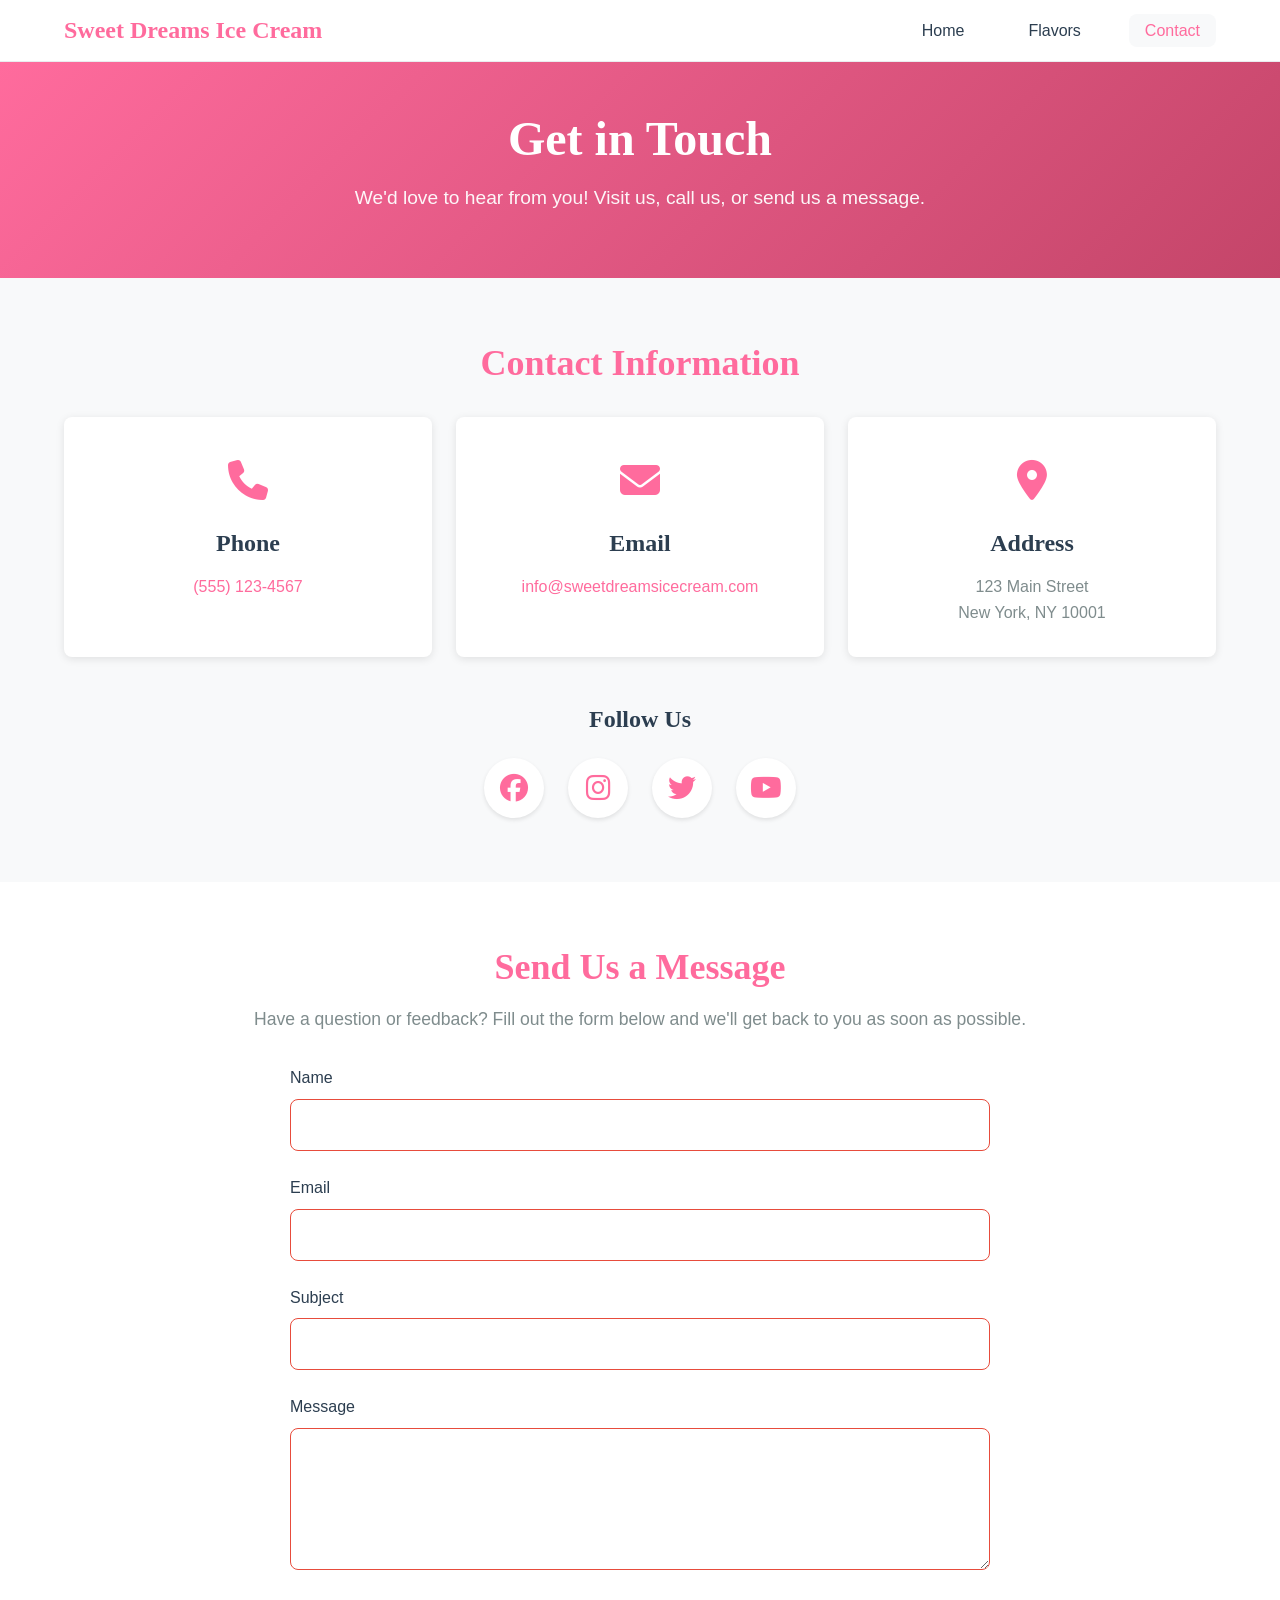
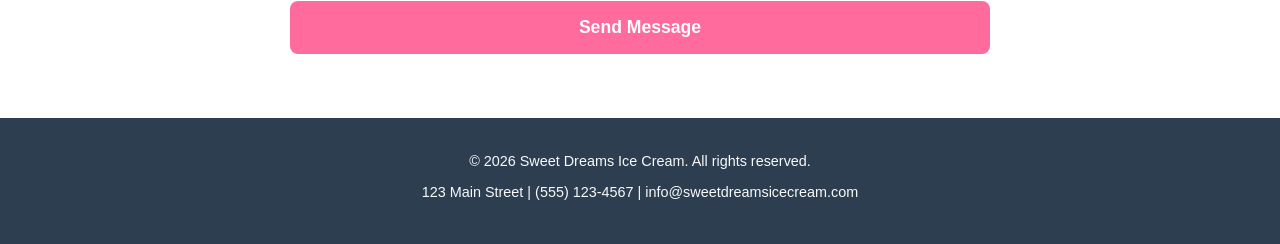
==== contact.html @ ceb29dcb "feat: Contact Page with Form Integration Create a comprehensive contact page with business contact i" ====
<!DOCTYPE html>
<html lang="en">
<head>
    <meta charset="UTF-8">
    <meta name="viewport" content="width=device-width, initial-scale=1.0">
    <meta name="description" content="Contact Sweet Dreams Ice Cream - Find our location, hours, phone number, email, and social media. Send us a message through our contact form.">
    <meta name="keywords" content="contact ice cream shop, Sweet Dreams location, ice cream shop hours, send message">
    <title>Contact - Sweet Dreams Ice Cream</title>
    <link rel="stylesheet" href="styles.css">
    <link rel="stylesheet" href="https://cdnjs.cloudflare.com/ajax/libs/font-awesome/6.4.0/css/all.min.css">
</head>
<body>
    <header>
        <nav>
            <div class="logo">
                <h1>Sweet Dreams Ice Cream</h1>
            </div>
            <ul class="nav-menu">
                <li><a href="index.html">Home</a></li>
                <li><a href="flavors.html">Flavors</a></li>
                <li><a href="contact.html" class="active">Contact</a></li>
            </ul>
        </nav>
    </header>

    <main>
        <section class="contact-hero">
            <div class="container">
                <h2>Get in Touch</h2>
                <p>We'd love to hear from you! Visit us, call us, or send us a message.</p>
            </div>
        </section>

        <section class="contact-info-section">
            <div class="container">
                <h2>Contact Information</h2>
                <div class="contact-info-grid">
                    <div class="contact-info-card">
                        <div class="contact-icon">
                            <i class="fas fa-phone"></i>
                        </div>
                        <h3>Phone</h3>
                        <p><a href="tel:+15551234567">(555) 123-4567</a></p>
                    </div>

                    <div class="contact-info-card">
                        <div class="contact-icon">
                            <i class="fas fa-envelope"></i>
                        </div>
                        <h3>Email</h3>
                        <p><a href="mailto:info@sweetdreamsicecream.com">info@sweetdreamsicecream.com</a></p>
                    </div>

                    <div class="contact-info-card">
                        <div class="contact-icon">
                            <i class="fas fa-map-marker-alt"></i>
                        </div>
                        <h3>Address</h3>
                        <p>123 Main Street<br>New York, NY 10001</p>
                    </div>
                </div>

                <div class="social-media">
                    <h3>Follow Us</h3>
                    <div class="social-icons">
                        <a href="https://facebook.com" target="_blank" rel="noopener noreferrer" aria-label="Facebook">
                            <i class="fab fa-facebook"></i>
                        </a>
                        <a href="https://instagram.com" target="_blank" rel="noopener noreferrer" aria-label="Instagram">
                            <i class="fab fa-instagram"></i>
                        </a>
                        <a href="https://twitter.com" target="_blank" rel="noopener noreferrer" aria-label="Twitter">
                            <i class="fab fa-twitter"></i>
                        </a>
                        <a href="https://youtube.com" target="_blank" rel="noopener noreferrer" aria-label="YouTube">
                            <i class="fab fa-youtube"></i>
                        </a>
                    </div>
                </div>
            </div>
        </section>

        <section class="contact-form-section">
            <div class="container">
                <h2>Send Us a Message</h2>
                <p class="form-description">Have a question or feedback? Fill out the form below and we'll get back to you as soon as possible.</p>
                <form class="contact-form" action="https://formspree.io/f/your-form-id" method="POST">
                    <div class="form-group">
                        <label for="name">Name</label>
                        <input type="text" id="name" name="name" required>
                    </div>

                    <div class="form-group">
                        <label for="email">Email</label>
                        <input type="email" id="email" name="email" required>
                    </div>

                    <div class="form-group">
                        <label for="subject">Subject</label>
                        <input type="text" id="subject" name="subject" required>
                    </div>

                    <div class="form-group">
                        <label for="message">Message</label>
                        <textarea id="message" name="message" rows="6" required></textarea>
                    </div>

                    <button type="submit" class="submit-button">Send Message</button>
                </form>
            </div>
        </section>
    </main>

    <footer>
        <div class="container">
            <p>&copy; 2026 Sweet Dreams Ice Cream. All rights reserved.</p>
            <p>123 Main Street | (555) 123-4567 | info@sweetdreamsicecream.com</p>
        </div>
    </footer>
</body>
</html>
---- styles.css ----
/* CSS Reset */
*,
*::before,
*::after {
    margin: 0;
    padding: 0;
    box-sizing: border-box;
}

/* CSS Custom Properties */
:root {
    --primary-color: #ff6b9d;
    --secondary-color: #c44569;
    --accent-color: #feca57;
    --text-color: #2c3e50;
    --text-light: #7f8c8d;
    --bg-color: #ffffff;
    --bg-light: #f8f9fa;
    --border-color: #e9ecef;

    --font-primary: -apple-system, BlinkMacSystemFont, 'Segoe UI', Roboto, 'Helvetica Neue', Arial, sans-serif;
    --font-heading: 'Georgia', serif;

    --spacing-xs: 0.5rem;
    --spacing-sm: 1rem;
    --spacing-md: 1.5rem;
    --spacing-lg: 2rem;
    --spacing-xl: 3rem;

    --border-radius: 8px;
    --transition: all 0.3s ease;
}

/* Base Styles */
html {
    font-size: 16px;
    scroll-behavior: smooth;
}

body {
    font-family: var(--font-primary);
    color: var(--text-color);
    background-color: var(--bg-color);
    line-height: 1.6;
}

/* Typography */
h1,
h2,
h3,
h4,
h5,
h6 {
    font-family: var(--font-heading);
    line-height: 1.2;
    margin-bottom: var(--spacing-sm);
}

h1 {
    font-size: 2rem;
}

h2 {
    font-size: 1.75rem;
}

p {
    margin-bottom: var(--spacing-sm);
}

a {
    color: var(--primary-color);
    text-decoration: none;
    transition: var(--transition);
}

a:hover {
    color: var(--secondary-color);
}

/* Container */
.container {
    width: 100%;
    max-width: 1200px;
    margin: 0 auto;
    padding: 0 var(--spacing-md);
}

/* Header */
header {
    background-color: var(--bg-color);
    border-bottom: 1px solid var(--border-color);
    position: sticky;
    top: 0;
    z-index: 100;
}

nav {
    display: flex;
    justify-content: space-between;
    align-items: center;
    padding: var(--spacing-sm) var(--spacing-md);
    max-width: 1200px;
    margin: 0 auto;
}

.logo h1 {
    color: var(--primary-color);
    font-size: 1.5rem;
    margin: 0;
}

.nav-menu {
    display: flex;
    list-style: none;
    gap: var(--spacing-md);
}

.nav-menu a {
    color: var(--text-color);
    font-weight: 500;
    padding: var(--spacing-xs) var(--spacing-sm);
    border-radius: var(--border-radius);
}

.nav-menu a:hover,
.nav-menu a.active {
    background-color: var(--bg-light);
    color: var(--primary-color);
}

/* Hero Section */
.hero {
    position: relative;
    min-height: 500px;
    display: flex;
    align-items: center;
    justify-content: center;
    overflow: hidden;
    background: linear-gradient(135deg, var(--primary-color), var(--secondary-color));
}

.hero-image {
    position: absolute;
    top: 0;
    left: 0;
    width: 100%;
    height: 100%;
    z-index: 1;
}

.hero-image img {
    width: 100%;
    height: 100%;
    object-fit: cover;
    object-position: center;
    opacity: 0.3;
}

.hero-content {
    position: relative;
    z-index: 2;
    max-width: 800px;
    margin: 0 auto;
    padding: var(--spacing-xl) var(--spacing-md);
    text-align: center;
    color: white;
}

.hero h2 {
    font-size: 2.5rem;
    margin-bottom: var(--spacing-md);
    color: white;
    text-shadow: 2px 2px 4px rgba(0, 0, 0, 0.3);
}

.hero p {
    font-size: 1.25rem;
    margin-bottom: var(--spacing-lg);
    text-shadow: 1px 1px 2px rgba(0, 0, 0, 0.3);
}

.cta-button {
    display: inline-block;
    background-color: var(--accent-color);
    color: var(--text-color);
    padding: var(--spacing-sm) var(--spacing-lg);
    border-radius: var(--border-radius);
    font-weight: 600;
    transition: var(--transition);
}

.cta-button:hover {
    background-color: #ffd32a;
    transform: translateY(-2px);
    box-shadow: 0 4px 8px rgba(0, 0, 0, 0.2);
}

/* Main Sections */
main {
    min-height: calc(100vh - 200px);
}

section {
    padding: var(--spacing-xl) var(--spacing-md);
}

/* Hours Section */
.hours {
    background-color: var(--bg-light);
}

.hours h2 {
    color: var(--primary-color);
    text-align: center;
    margin-bottom: var(--spacing-lg);
}

.hours-info {
    max-width: 600px;
    margin: 0 auto;
    display: grid;
    grid-template-columns: 1fr;
    gap: var(--spacing-sm);
}

.hours-day {
    display: flex;
    justify-content: space-between;
    padding: var(--spacing-sm) var(--spacing-md);
    background-color: var(--bg-color);
    border-radius: var(--border-radius);
    box-shadow: 0 2px 4px rgba(0, 0, 0, 0.05);
}

.hours-day .day {
    font-weight: 600;
    color: var(--text-color);
}

.hours-day .time {
    color: var(--text-light);
}

/* About Section */
.about {
    background-color: var(--bg-color);
}

.about h2 {
    color: var(--primary-color);
    text-align: center;
    margin-bottom: var(--spacing-lg);
}

.about p {
    max-width: 800px;
    margin-left: auto;
    margin-right: auto;
    margin-bottom: var(--spacing-md);
    font-size: 1.1rem;
    line-height: 1.8;
    color: var(--text-light);
}

/* Location Section */
.location {
    background-color: var(--bg-light);
}

.location h2 {
    color: var(--primary-color);
    text-align: center;
    margin-bottom: var(--spacing-lg);
}

.map-container {
    max-width: 900px;
    margin: 0 auto;
    position: relative;
    width: 100%;
    padding-bottom: 56.25%;
    height: 0;
    overflow: hidden;
    border-radius: var(--border-radius);
    box-shadow: 0 4px 12px rgba(0, 0, 0, 0.1);
}

.map-container iframe {
    position: absolute;
    top: 0;
    left: 0;
    width: 100%;
    height: 100%;
    border: 0;
}

/* Flavors Page Hero */
.flavors-hero {
    background: linear-gradient(135deg, var(--primary-color), var(--secondary-color));
    color: white;
    text-align: center;
    padding: var(--spacing-xl) var(--spacing-md);
}

.flavors-hero h2 {
    font-size: 2.5rem;
    color: white;
    margin-bottom: var(--spacing-sm);
}

.flavors-hero p {
    font-size: 1.2rem;
    opacity: 0.95;
}

/* Flavors Section */
.flavors-section {
    background-color: var(--bg-color);
}

.flavors-section h2 {
    color: var(--primary-color);
    text-align: center;
    margin-bottom: var(--spacing-sm);
}

.section-description {
    text-align: center;
    color: var(--text-light);
    font-size: 1.1rem;
    margin-bottom: var(--spacing-lg);
}

/* Flavors Grid */
.flavors-grid {
    display: grid;
    grid-template-columns: 1fr;
    gap: var(--spacing-lg);
    margin-top: var(--spacing-lg);
}

/* Flavor Card */
.flavor-card {
    background-color: var(--bg-color);
    border-radius: var(--border-radius);
    overflow: hidden;
    box-shadow: 0 2px 8px rgba(0, 0, 0, 0.1);
    transition: var(--transition);
    position: relative;
}

.flavor-card:hover {
    transform: translateY(-4px);
    box-shadow: 0 4px 16px rgba(0, 0, 0, 0.15);
}

.flavor-image {
    width: 100%;
    height: 250px;
    overflow: hidden;
    background-color: var(--bg-light);
}

.flavor-image img {
    width: 100%;
    height: 100%;
    object-fit: cover;
    object-position: center;
    transition: var(--transition);
}

.flavor-card:hover .flavor-image img {
    transform: scale(1.05);
}

.flavor-content {
    padding: var(--spacing-md);
}

.flavor-content h3 {
    color: var(--text-color);
    font-size: 1.5rem;
    margin-bottom: var(--spacing-sm);
}

.flavor-content p {
    color: var(--text-light);
    line-height: 1.6;
    margin-bottom: 0;
}

/* Seasonal Section */
.seasonal-section {
    background-color: var(--bg-light);
}

.seasonal-section h2 {
    color: var(--secondary-color);
    text-align: center;
    margin-bottom: var(--spacing-sm);
}

.flavor-card.seasonal {
    border: 2px solid var(--accent-color);
}

.seasonal-badge {
    position: absolute;
    top: var(--spacing-sm);
    right: var(--spacing-sm);
    background-color: var(--accent-color);
    color: var(--text-color);
    padding: var(--spacing-xs) var(--spacing-sm);
    border-radius: var(--border-radius);
    font-weight: 600;
    font-size: 0.85rem;
    z-index: 10;
}

/* Toppings Section */
.toppings-section {
    background-color: var(--bg-color);
}

.toppings-section h2 {
    color: var(--primary-color);
    text-align: center;
    margin-bottom: var(--spacing-sm);
}

/* Toppings Grid */
.toppings-grid {
    display: grid;
    grid-template-columns: 1fr;
    gap: var(--spacing-md);
    margin-top: var(--spacing-lg);
}

.topping-item {
    background-color: var(--bg-light);
    border-radius: var(--border-radius);
    padding: var(--spacing-md);
    text-align: center;
    transition: var(--transition);
}

.topping-item:hover {
    background-color: var(--bg-color);
    box-shadow: 0 2px 8px rgba(0, 0, 0, 0.1);
}

.topping-image {
    width: 100%;
    height: 200px;
    overflow: hidden;
    border-radius: var(--border-radius);
    margin-bottom: var(--spacing-sm);
    background-color: var(--bg-color);
}

.topping-image img {
    width: 100%;
    height: 100%;
    object-fit: cover;
    object-position: center;
}

.topping-item h3 {
    color: var(--text-color);
    font-size: 1.25rem;
    margin-bottom: var(--spacing-xs);
}

.topping-item p {
    color: var(--text-light);
    font-size: 0.95rem;
    margin-bottom: 0;
}

/* Contact Page Hero */
.contact-hero {
    background: linear-gradient(135deg, var(--primary-color), var(--secondary-color));
    color: white;
    text-align: center;
    padding: var(--spacing-xl) var(--spacing-md);
}

.contact-hero h2 {
    font-size: 2.5rem;
    color: white;
    margin-bottom: var(--spacing-sm);
}

.contact-hero p {
    font-size: 1.2rem;
    opacity: 0.95;
}

/* Contact Info Section */
.contact-info-section {
    background-color: var(--bg-light);
}

.contact-info-section h2 {
    color: var(--primary-color);
    text-align: center;
    margin-bottom: var(--spacing-lg);
}

.contact-info-grid {
    display: grid;
    grid-template-columns: 1fr;
    gap: var(--spacing-md);
    margin-bottom: var(--spacing-xl);
}

.contact-info-card {
    background-color: var(--bg-color);
    border-radius: var(--border-radius);
    padding: var(--spacing-lg);
    text-align: center;
    box-shadow: 0 2px 8px rgba(0, 0, 0, 0.1);
    transition: var(--transition);
}

.contact-info-card:hover {
    transform: translateY(-4px);
    box-shadow: 0 4px 16px rgba(0, 0, 0, 0.15);
}

.contact-icon {
    font-size: 2.5rem;
    color: var(--primary-color);
    margin-bottom: var(--spacing-sm);
}

.contact-info-card h3 {
    color: var(--text-color);
    font-size: 1.5rem;
    margin-bottom: var(--spacing-sm);
}

.contact-info-card p {
    color: var(--text-light);
    margin-bottom: 0;
}

.contact-info-card a {
    color: var(--primary-color);
    transition: var(--transition);
}

.contact-info-card a:hover {
    color: var(--secondary-color);
}

/* Social Media */
.social-media {
    text-align: center;
    margin-top: var(--spacing-xl);
}

.social-media h3 {
    color: var(--text-color);
    font-size: 1.5rem;
    margin-bottom: var(--spacing-md);
}

.social-icons {
    display: flex;
    justify-content: center;
    gap: var(--spacing-md);
    flex-wrap: wrap;
}

.social-icons a {
    display: flex;
    align-items: center;
    justify-content: center;
    width: 50px;
    height: 50px;
    background-color: var(--bg-color);
    border-radius: 50%;
    color: var(--primary-color);
    font-size: 1.5rem;
    transition: var(--transition);
    box-shadow: 0 2px 4px rgba(0, 0, 0, 0.1);
}

.social-icons a:hover {
    background-color: var(--primary-color);
    color: var(--bg-color);
    transform: translateY(-4px);
    box-shadow: 0 4px 12px rgba(0, 0, 0, 0.15);
}

/* Contact Form Section */
.contact-form-section {
    background-color: var(--bg-color);
}

.contact-form-section h2 {
    color: var(--primary-color);
    text-align: center;
    margin-bottom: var(--spacing-sm);
}

.form-description {
    text-align: center;
    color: var(--text-light);
    font-size: 1.1rem;
    margin-bottom: var(--spacing-lg);
}

.contact-form {
    max-width: 700px;
    margin: 0 auto;
}

.form-group {
    margin-bottom: var(--spacing-md);
}

.form-group label {
    display: block;
    color: var(--text-color);
    font-weight: 500;
    margin-bottom: var(--spacing-xs);
}

.form-group input,
.form-group textarea {
    width: 100%;
    padding: var(--spacing-sm);
    border: 1px solid var(--border-color);
    border-radius: var(--border-radius);
    font-family: var(--font-primary);
    font-size: 1rem;
    color: var(--text-color);
    transition: var(--transition);
}

.form-group input:focus,
.form-group textarea:focus {
    outline: none;
    border-color: var(--primary-color);
    box-shadow: 0 0 0 3px rgba(255, 107, 157, 0.1);
}

.form-group input:invalid:not(:placeholder-shown),
.form-group textarea:invalid:not(:placeholder-shown) {
    border-color: #e74c3c;
}

.form-group input:valid:not(:placeholder-shown),
.form-group textarea:valid:not(:placeholder-shown) {
    border-color: #27ae60;
}

.form-group textarea {
    resize: vertical;
    min-height: 120px;
}

.submit-button {
    width: 100%;
    padding: var(--spacing-sm) var(--spacing-lg);
    background-color: var(--primary-color);
    color: white;
    border: none;
    border-radius: var(--border-radius);
    font-family: var(--font-primary);
    font-size: 1.1rem;
    font-weight: 600;
    cursor: pointer;
    transition: var(--transition);
}

.submit-button:hover {
    background-color: var(--secondary-color);
    transform: translateY(-2px);
    box-shadow: 0 4px 12px rgba(0, 0, 0, 0.2);
}

.submit-button:active {
    transform: translateY(0);
}

/* Footer */
footer {
    background-color: var(--text-color);
    color: var(--bg-light);
    text-align: center;
    padding: var(--spacing-lg) var(--spacing-md);
}

footer p {
    margin-bottom: var(--spacing-xs);
    font-size: 0.9rem;
}

/* Mobile - Base styles above are mobile-first */
@media (max-width: 767px) {
    .logo h1 {
        font-size: 1.2rem;
    }

    .nav-menu {
        gap: var(--spacing-xs);
    }

    .nav-menu a {
        padding: var(--spacing-xs);
        font-size: 0.9rem;
    }

    .hero {
        min-height: 400px;
    }

    .hero h2 {
        font-size: 1.75rem;
    }

    .hero p {
        font-size: 1rem;
    }

    .map-container {
        padding-bottom: 75%;
    }

    .flavors-hero h2 {
        font-size: 1.75rem;
    }

    .flavors-hero p {
        font-size: 1rem;
    }

    .flavor-image {
        height: 200px;
    }

    .toppings-grid {
        grid-template-columns: 1fr;
    }

    .contact-hero h2 {
        font-size: 1.75rem;
    }

    .contact-hero p {
        font-size: 1rem;
    }

    .contact-icon {
        font-size: 2rem;
    }

    .social-icons a {
        width: 45px;
        height: 45px;
        font-size: 1.25rem;
    }
}

/* Tablet - 768px and up */
@media (min-width: 768px) {
    h1 {
        font-size: 2.5rem;
    }

    h2 {
        font-size: 2rem;
    }

    .hero {
        min-height: 550px;
    }

    .hero h2 {
        font-size: 3rem;
    }

    .hero p {
        font-size: 1.5rem;
    }

    section {
        padding: var(--spacing-xl) var(--spacing-lg);
    }

    .hours-info {
        grid-template-columns: 1fr;
    }

    .map-container {
        padding-bottom: 50%;
    }

    .flavors-grid {
        grid-template-columns: repeat(2, 1fr);
    }

    .toppings-grid {
        grid-template-columns: repeat(2, 1fr);
    }

    .flavors-hero h2 {
        font-size: 2.75rem;
    }

    .contact-info-grid {
        grid-template-columns: repeat(3, 1fr);
    }

    .contact-hero h2 {
        font-size: 2.75rem;
    }
}

/* Desktop - 1024px and up */
@media (min-width: 1024px) {
    h1 {
        font-size: 3rem;
    }

    h2 {
        font-size: 2.25rem;
    }

    .hero {
        min-height: 600px;
        padding: 5rem var(--spacing-lg);
    }

    .hero h2 {
        font-size: 3.5rem;
    }

    .hero p {
        font-size: 1.75rem;
    }

    section {
        padding: 4rem var(--spacing-lg);
    }

    .nav-menu {
        gap: var(--spacing-lg);
    }

    .map-container {
        padding-bottom: 45%;
    }

    .flavors-grid {
        grid-template-columns: repeat(3, 1fr);
    }

    .toppings-grid {
        grid-template-columns: repeat(4, 1fr);
    }

    .flavors-hero h2 {
        font-size: 3rem;
    }

    .contact-hero h2 {
        font-size: 3rem;
    }

    .social-icons a {
        width: 60px;
        height: 60px;
        font-size: 1.75rem;
    }
}
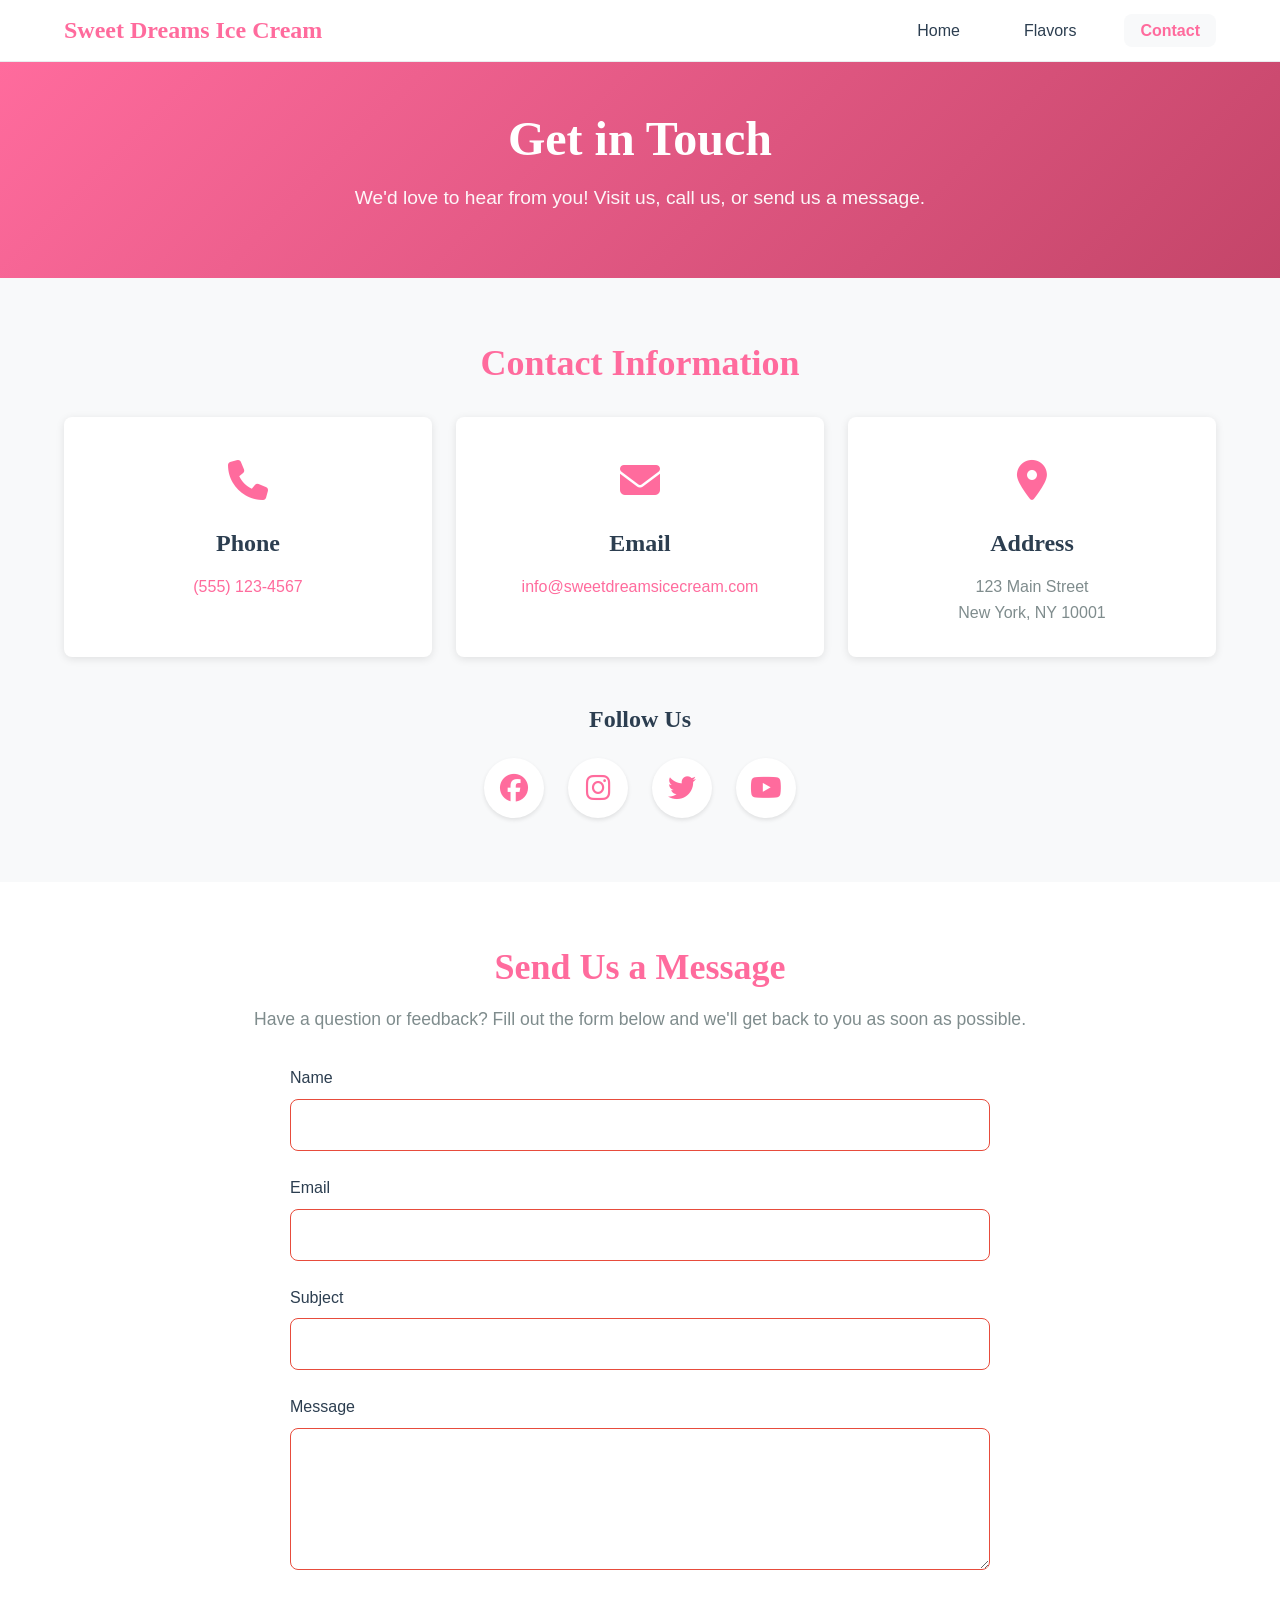
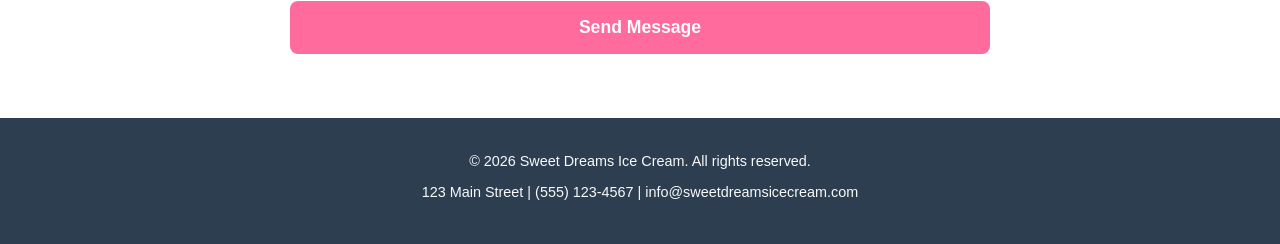
==== commit 8263422e: "feat: Interactive JavaScript Features and Navigation Implement vanilla JavaScript functionality for " ====
--- a/contact.html
+++ b/contact.html
@@ -15,6 +15,11 @@
             <div class="logo">
                 <h1>Sweet Dreams Ice Cream</h1>
             </div>
+            <button class="menu-toggle" aria-label="Toggle navigation menu" aria-expanded="false">
+                <span></span>
+                <span></span>
+                <span></span>
+            </button>
             <ul class="nav-menu">
                 <li><a href="index.html">Home</a></li>
                 <li><a href="flavors.html">Flavors</a></li>
@@ -117,5 +122,6 @@
             <p>123 Main Street | (555) 123-4567 | info@sweetdreamsicecream.com</p>
         </div>
     </footer>
+    <script src="script.js"></script>
 </body>
 </html>
--- a/styles.css
+++ b/styles.css
@@ -129,6 +129,108 @@
     color: var(--primary-color);
 }
 
+/* Mobile menu toggle button */
+.menu-toggle {
+    display: none;
+    flex-direction: column;
+    justify-content: space-around;
+    width: 30px;
+    height: 24px;
+    background: transparent;
+    border: none;
+    cursor: pointer;
+    padding: 0;
+    z-index: 101;
+}
+
+.menu-toggle span {
+    width: 30px;
+    height: 3px;
+    background-color: var(--text-color);
+    border-radius: 3px;
+    transition: var(--transition);
+    transform-origin: center;
+}
+
+.menu-toggle.active span:nth-child(1) {
+    transform: translateY(10.5px) rotate(45deg);
+}
+
+.menu-toggle.active span:nth-child(2) {
+    opacity: 0;
+}
+
+.menu-toggle.active span:nth-child(3) {
+    transform: translateY(-10.5px) rotate(-45deg);
+}
+
+/* Mobile navigation styles */
+@media (max-width: 767px) {
+    .menu-toggle {
+        display: flex;
+    }
+
+    .nav-menu {
+        position: fixed;
+        top: 0;
+        right: -100%;
+        width: 70%;
+        max-width: 300px;
+        height: 100vh;
+        background-color: var(--bg-color);
+        box-shadow: -2px 0 10px rgba(0, 0, 0, 0.1);
+        flex-direction: column;
+        padding: 5rem var(--spacing-lg) var(--spacing-lg);
+        gap: var(--spacing-sm);
+        transition: right 0.3s ease;
+        overflow-y: auto;
+    }
+
+    .nav-menu.active {
+        right: 0;
+    }
+
+    .nav-menu li {
+        width: 100%;
+    }
+
+    .nav-menu a {
+        display: block;
+        width: 100%;
+        padding: var(--spacing-sm) var(--spacing-md);
+        text-align: left;
+    }
+}
+
+/* Navigation state transitions */
+.nav-menu a {
+    transition: background-color 0.3s ease, color 0.3s ease, transform 0.2s ease;
+}
+
+.nav-menu a:hover {
+    transform: translateX(4px);
+}
+
+.nav-menu a.active {
+    font-weight: 600;
+}
+
+/* Keyboard focus styles */
+.keyboard-focus {
+    outline: 2px solid var(--primary-color);
+    outline-offset: 2px;
+}
+
+/* Lazy loading image transitions */
+img {
+    opacity: 0;
+    transition: opacity 0.4s ease-in-out;
+}
+
+img.loaded {
+    opacity: 1;
+}
+
 /* Hero Section */
 .hero {
     position: relative;
